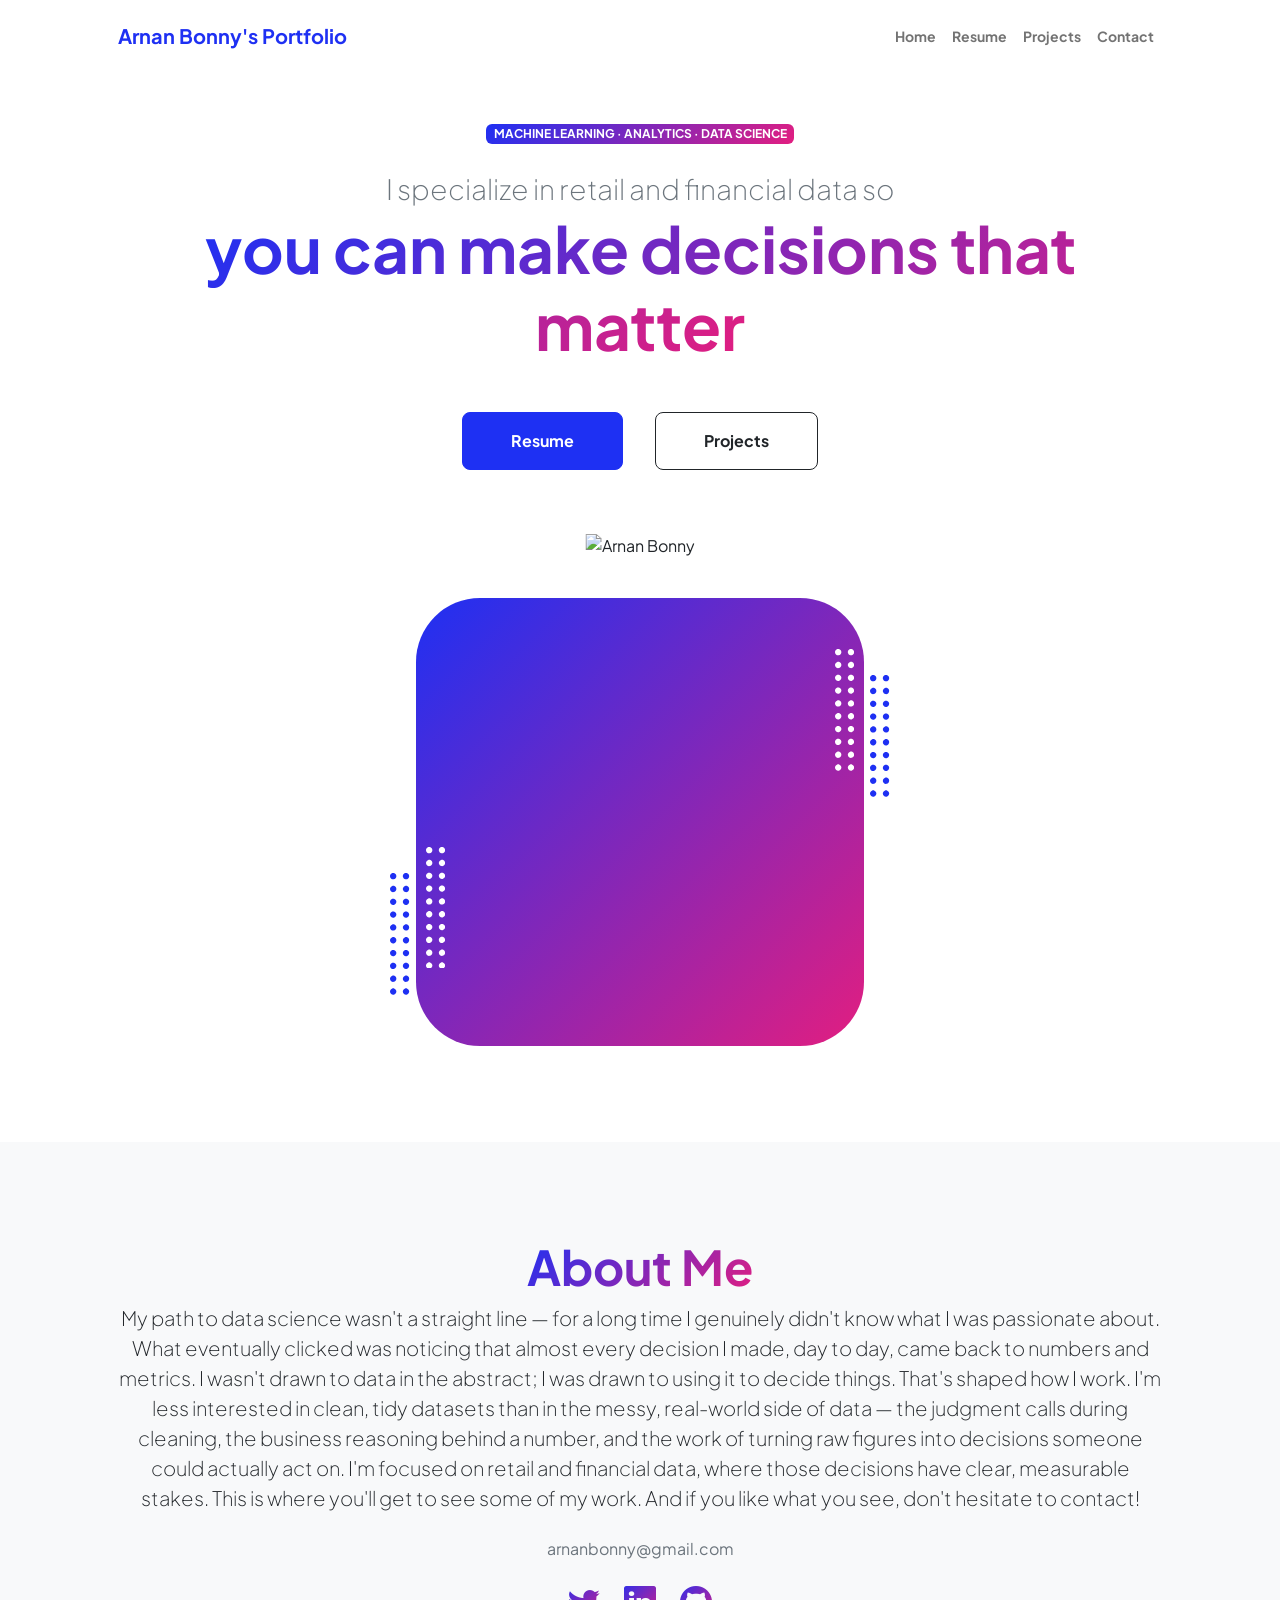
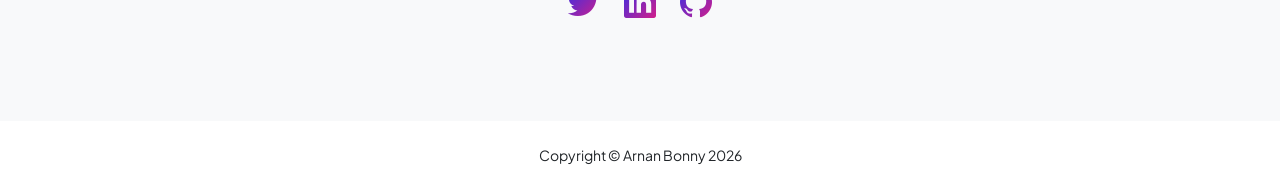
==== index.html @ 1213e32b "Image first on mobile for project card" ====
<!DOCTYPE html>
<html lang="en">
    <head>
        <meta charset="utf-8" />
        <meta name="viewport" content="width=device-width, initial-scale=1, shrink-to-fit=no" />
        <meta name="description" content="" />
        <meta name="author" content="" />
        <title>ARNAN BONNY TITLE</title>
        <!-- Favicon-->
        <link rel="icon" type="image/x-icon" href="assets/favicon.ico" />
        <!-- Custom Google font-->
        <link rel="preconnect" href="https://fonts.googleapis.com" />
        <link rel="preconnect" href="https://fonts.gstatic.com" crossorigin />
        <link href="https://fonts.googleapis.com/css2?family=Plus+Jakarta+Sans:wght@100;200;300;400;500;600;700;800;900&amp;display=swap" rel="stylesheet" />
        <!-- Bootstrap icons-->
        <link href="https://cdn.jsdelivr.net/npm/bootstrap-icons@1.8.1/font/bootstrap-icons.css" rel="stylesheet" />
        <!-- Core theme CSS (includes Bootstrap)-->
        <link href="css/styles.css" rel="stylesheet" />
    </head>
    <body class="d-flex flex-column h-100">
        <main class="flex-shrink-0">
            <!-- Navigation-->
            <nav class="navbar navbar-expand-lg navbar-light bg-white py-3">
                <div class="container px-5">
                    <a class="navbar-brand" href="index.html"><span class="fw-bolder text-primary">Arnan Bonny's Portfolio</span></a>
                    <button class="navbar-toggler" type="button" data-bs-toggle="collapse" data-bs-target="#navbarSupportedContent" aria-controls="navbarSupportedContent" aria-expanded="false" aria-label="Toggle navigation"><span class="navbar-toggler-icon"></span></button>
                    <div class="collapse navbar-collapse" id="navbarSupportedContent">
                        <ul class="navbar-nav ms-auto mb-2 mb-lg-0 small fw-bolder">
                            <li class="nav-item"><a class="nav-link" href="index.html">Home</a></li>
                            <li class="nav-item"><a class="nav-link" href="resume.html">Resume</a></li>
                            <li class="nav-item"><a class="nav-link" href="projects.html">Projects</a></li>
                            <li class="nav-item"><a class="nav-link" href="contact.html">Contact</a></li>
                        </ul>
                    </div>
                </div>
            </nav>
            <!-- Header-->
            <header class="py-5">
                <div class="container px-5 pb-5">
                    <div class="row gx-5 align-items-center">
                        <div class="col-xxl-5">
                            <!-- Header text content-->
                            <div class="text-center text-xxl-start">
                                <div class="badge bg-gradient-primary-to-secondary text-white mb-4"><div class="text-uppercase">MACHINE LEARNING · ANALYTICS · DATA SCIENCE</div></div>
                                <div class="fs-3 fw-light text-muted">I specialize in retail and financial data so</div>
                                <h1 class="display-3 fw-bolder mb-5"><span class="text-gradient d-inline">you can make decisions that matter</span></h1>
                                <div class="d-grid gap-3 d-sm-flex justify-content-sm-center justify-content-xxl-start mb-3">
                                    <a class="btn btn-primary btn-lg px-5 py-3 me-sm-3 fs-6 fw-bolder" href="resume.html">Resume</a>
                                    <a class="btn btn-outline-dark btn-lg px-5 py-3 fs-6 fw-bolder" href="projects.html">Projects</a>
                                </div>
                            </div>
                        </div>
                        <div class="col-xxl-7">
                            <!-- Header profile picture-->
                            <div class="d-flex justify-content-center mt-5 mt-xxl-0">
                                <div class="profile bg-gradient-primary-to-secondary">
                                    <!-- TIP: For best results, use a photo with a transparent background like the demo example below-->
                                    <!-- Watch a tutorial on how to do this on YouTube (link)-->
                                    <img class="profile-img" src="/assets/profile3.png" alt="Arnan Bonny" />
                                    <div class="dots-1">
                                        <!-- SVG Dots-->
                                        <svg version="1.1" xmlns="http://www.w3.org/2000/svg" xmlns:xlink="http://www.w3.org/1999/xlink" x="0px" y="0px" viewBox="0 0 191.6 1215.4" style="enable-background: new 0 0 191.6 1215.4" xml:space="preserve">
                                            <g transform="translate(0.000000,1280.000000) scale(0.100000,-0.100000)">
                                                <path d="M227.7,12788.6c-105-35-200-141-222-248c-43-206,163-412,369-369c155,32,275,190,260,339c-11,105-90,213-190,262        C383.7,12801.6,289.7,12808.6,227.7,12788.6z"></path>
                                                <path d="M1507.7,12788.6c-151-50-253-216-222-362c25-119,136-230,254-255c194-41,395,142,375,339c-11,105-90,213-190,262        C1663.7,12801.6,1569.7,12808.6,1507.7,12788.6z"></path>
                                                <path d="M227.7,11508.6c-105-35-200-141-222-248c-43-206,163-412,369-369c155,32,275,190,260,339c-11,105-90,213-190,262        C383.7,11521.6,289.7,11528.6,227.7,11508.6z"></path>
                                                <path d="M1507.7,11508.6c-151-50-253-216-222-362c25-119,136-230,254-255c194-41,395,142,375,339c-11,105-90,213-190,262        C1663.7,11521.6,1569.7,11528.6,1507.7,11508.6z"></path>
                                                <path d="M227.7,10228.6c-105-35-200-141-222-248c-43-206,163-412,369-369c155,32,275,190,260,339c-11,105-90,213-190,262        C383.7,10241.6,289.7,10248.6,227.7,10228.6z"></path>
                                                <path d="M1507.7,10228.6c-105-35-200-141-222-248c-43-206,163-412,369-369c155,32,275,190,260,339c-11,105-90,213-190,262        C1663.7,10241.6,1569.7,10248.6,1507.7,10228.6z"></path>
                                                <path d="M227.7,8948.6c-105-35-200-141-222-248c-43-206,163-412,369-369c155,32,275,190,260,339c-11,105-90,213-190,262        C383.7,8961.6,289.7,8968.6,227.7,8948.6z"></path>
                                                <path d="M1507.7,8948.6c-105-35-200-141-222-248c-43-206,163-412,369-369c155,32,275,190,260,339c-11,105-90,213-190,262        C1663.7,8961.6,1569.7,8968.6,1507.7,8948.6z"></path>
                                                <path d="M227.7,7668.6c-105-35-200-141-222-248c-43-206,163-412,369-369c155,32,275,190,260,339c-11,105-90,213-190,262        C383.7,7681.6,289.7,7688.6,227.7,7668.6z"></path>
                                                <path d="M1507.7,7668.6c-105-35-200-141-222-248c-43-206,163-412,369-369c155,32,275,190,260,339c-11,105-90,213-190,262        C1663.7,7681.6,1569.7,7688.6,1507.7,7668.6z"></path>
                                                <path d="M227.7,6388.6c-105-35-200-141-222-248c-43-206,163-412,369-369c155,32,275,190,260,339c-11,105-90,213-190,262        C383.7,6401.6,289.7,6408.6,227.7,6388.6z"></path>
                                                <path d="M1507.7,6388.6c-105-35-200-141-222-248c-43-206,163-412,369-369c155,32,275,190,260,339c-11,105-90,213-190,262        C1663.7,6401.6,1569.7,6408.6,1507.7,6388.6z"></path>
                                                <path d="M227.7,5108.6c-105-35-200-141-222-248c-43-206,163-412,369-369c155,32,275,190,260,339c-11,105-90,213-190,262        C383.7,5121.6,289.7,5128.6,227.7,5108.6z"></path>
                                                <path d="M1507.7,5108.6c-105-35-200-141-222-248c-43-206,163-412,369-369c155,32,275,190,260,339c-11,105-90,213-190,262        C1663.7,5121.6,1569.7,5128.6,1507.7,5108.6z"></path>
                                                <path d="M227.7,3828.6c-105-35-200-141-222-248c-43-206,163-412,369-369c155,32,275,190,260,339c-11,105-90,213-190,262        C383.7,3841.6,289.7,3848.6,227.7,3828.6z"></path>
                                                <path d="M1507.7,3828.6c-105-35-200-141-222-248c-43-206,163-412,369-369c155,32,275,190,260,339c-11,105-90,213-190,262        C1663.7,3841.6,1569.7,3848.6,1507.7,3828.6z"></path>
                                                <path d="M227.7,2548.6c-105-35-200-141-222-248c-43-206,163-412,369-369c155,32,275,190,260,339c-11,105-90,213-190,262        C383.7,2561.6,289.7,2568.6,227.7,2548.6z"></path>
                                                <path d="M1507.7,2548.6c-105-35-200-141-222-248c-43-206,163-412,369-369c155,32,275,190,260,339c-11,105-90,213-190,262        C1663.7,2561.6,1569.7,2568.6,1507.7,2548.6z"></path>
                                                <path d="M227.7,1268.6c-105-35-200-141-222-248c-43-206,163-412,369-369c155,32,275,190,260,339c-11,105-90,213-190,262        C383.7,1281.6,289.7,1288.6,227.7,1268.6z"></path>
                                                <path d="M1507.7,1268.6c-105-35-200-141-222-248c-43-206,163-412,369-369c155,32,275,190,260,339c-11,105-90,213-190,262        C1663.7,1281.6,1569.7,1288.6,1507.7,1268.6z"></path>
                                            </g>
                                        </svg>
                                        <!-- END of SVG dots-->
                                    </div>
                                    <div class="dots-2">
                                        <!-- SVG Dots-->
                                        <svg version="1.1" xmlns="http://www.w3.org/2000/svg" xmlns:xlink="http://www.w3.org/1999/xlink" x="0px" y="0px" viewBox="0 0 191.6 1215.4" style="enable-background: new 0 0 191.6 1215.4" xml:space="preserve">
                                            <g transform="translate(0.000000,1280.000000) scale(0.100000,-0.100000)">
                                                <path d="M227.7,12788.6c-105-35-200-141-222-248c-43-206,163-412,369-369c155,32,275,190,260,339c-11,105-90,213-190,262        C383.7,12801.6,289.7,12808.6,227.7,12788.6z"></path>
                                                <path d="M1507.7,12788.6c-151-50-253-216-222-362c25-119,136-230,254-255c194-41,395,142,375,339c-11,105-90,213-190,262        C1663.7,12801.6,1569.7,12808.6,1507.7,12788.6z"></path>
                                                <path d="M227.7,11508.6c-105-35-200-141-222-248c-43-206,163-412,369-369c155,32,275,190,260,339c-11,105-90,213-190,262        C383.7,11521.6,289.7,11528.6,227.7,11508.6z"></path>
                                                <path d="M1507.7,11508.6c-151-50-253-216-222-362c25-119,136-230,254-255c194-41,395,142,375,339c-11,105-90,213-190,262        C1663.7,11521.6,1569.7,11528.6,1507.7,11508.6z"></path>
                                                <path d="M227.7,10228.6c-105-35-200-141-222-248c-43-206,163-412,369-369c155,32,275,190,260,339c-11,105-90,213-190,262        C383.7,10241.6,289.7,10248.6,227.7,10228.6z"></path>
                                                <path d="M1507.7,10228.6c-105-35-200-141-222-248c-43-206,163-412,369-369c155,32,275,190,260,339c-11,105-90,213-190,262        C1663.7,10241.6,1569.7,10248.6,1507.7,10228.6z"></path>
                                                <path d="M227.7,8948.6c-105-35-200-141-222-248c-43-206,163-412,369-369c155,32,275,190,260,339c-11,105-90,213-190,262        C383.7,8961.6,289.7,8968.6,227.7,8948.6z"></path>
                                                <path d="M1507.7,8948.6c-105-35-200-141-222-248c-43-206,163-412,369-369c155,32,275,190,260,339c-11,105-90,213-190,262        C1663.7,8961.6,1569.7,8968.6,1507.7,8948.6z"></path>
                                                <path d="M227.7,7668.6c-105-35-200-141-222-248c-43-206,163-412,369-369c155,32,275,190,260,339c-11,105-90,213-190,262        C383.7,7681.6,289.7,7688.6,227.7,7668.6z"></path>
                                                <path d="M1507.7,7668.6c-105-35-200-141-222-248c-43-206,163-412,369-369c155,32,275,190,260,339c-11,105-90,213-190,262        C1663.7,7681.6,1569.7,7688.6,1507.7,7668.6z"></path>
                                                <path d="M227.7,6388.6c-105-35-200-141-222-248c-43-206,163-412,369-369c155,32,275,190,260,339c-11,105-90,213-190,262        C383.7,6401.6,289.7,6408.6,227.7,6388.6z"></path>
                                                <path d="M1507.7,6388.6c-105-35-200-141-222-248c-43-206,163-412,369-369c155,32,275,190,260,339c-11,105-90,213-190,262        C1663.7,6401.6,1569.7,6408.6,1507.7,6388.6z"></path>
                                                <path d="M227.7,5108.6c-105-35-200-141-222-248c-43-206,163-412,369-369c155,32,275,190,260,339c-11,105-90,213-190,262        C383.7,5121.6,289.7,5128.6,227.7,5108.6z"></path>
                                                <path d="M1507.7,5108.6c-105-35-200-141-222-248c-43-206,163-412,369-369c155,32,275,190,260,339c-11,105-90,213-190,262        C1663.7,5121.6,1569.7,5128.6,1507.7,5108.6z"></path>
                                                <path d="M227.7,3828.6c-105-35-200-141-222-248c-43-206,163-412,369-369c155,32,275,190,260,339c-11,105-90,213-190,262        C383.7,3841.6,289.7,3848.6,227.7,3828.6z"></path>
                                                <path d="M1507.7,3828.6c-105-35-200-141-222-248c-43-206,163-412,369-369c155,32,275,190,260,339c-11,105-90,213-190,262        C1663.7,3841.6,1569.7,3848.6,1507.7,3828.6z"></path>
                                                <path d="M227.7,2548.6c-105-35-200-141-222-248c-43-206,163-412,369-369c155,32,275,190,260,339c-11,105-90,213-190,262        C383.7,2561.6,289.7,2568.6,227.7,2548.6z"></path>
                                                <path d="M1507.7,2548.6c-105-35-200-141-222-248c-43-206,163-412,369-369c155,32,275,190,260,339c-11,105-90,213-190,262        C1663.7,2561.6,1569.7,2568.6,1507.7,2548.6z"></path>
                                                <path d="M227.7,1268.6c-105-35-200-141-222-248c-43-206,163-412,369-369c155,32,275,190,260,339c-11,105-90,213-190,262        C383.7,1281.6,289.7,1288.6,227.7,1268.6z"></path>
                                                <path d="M1507.7,1268.6c-105-35-200-141-222-248c-43-206,163-412,369-369c155,32,275,190,260,339c-11,105-90,213-190,262        C1663.7,1281.6,1569.7,1288.6,1507.7,1268.6z"></path>
                                            </g>
                                        </svg>
                                        <!-- END of SVG dots-->
                                    </div>
                                    <div class="dots-3">
                                        <!-- SVG Dots-->
                                        <svg version="1.1" xmlns="http://www.w3.org/2000/svg" xmlns:xlink="http://www.w3.org/1999/xlink" x="0px" y="0px" viewBox="0 0 191.6 1215.4" style="enable-background: new 0 0 191.6 1215.4" xml:space="preserve">
                                            <g transform="translate(0.000000,1280.000000) scale(0.100000,-0.100000)">
                                                <path d="M227.7,12788.6c-105-35-200-141-222-248c-43-206,163-412,369-369c155,32,275,190,260,339c-11,105-90,213-190,262        C383.7,12801.6,289.7,12808.6,227.7,12788.6z"></path>
                                                <path d="M1507.7,12788.6c-151-50-253-216-222-362c25-119,136-230,254-255c194-41,395,142,375,339c-11,105-90,213-190,262        C1663.7,12801.6,1569.7,12808.6,1507.7,12788.6z"></path>
                                                <path d="M227.7,11508.6c-105-35-200-141-222-248c-43-206,163-412,369-369c155,32,275,190,260,339c-11,105-90,213-190,262        C383.7,11521.6,289.7,11528.6,227.7,11508.6z"></path>
                                                <path d="M1507.7,11508.6c-151-50-253-216-222-362c25-119,136-230,254-255c194-41,395,142,375,339c-11,105-90,213-190,262        C1663.7,11521.6,1569.7,11528.6,1507.7,11508.6z"></path>
                                                <path d="M227.7,10228.6c-105-35-200-141-222-248c-43-206,163-412,369-369c155,32,275,190,260,339c-11,105-90,213-190,262        C383.7,10241.6,289.7,10248.6,227.7,10228.6z"></path>
                                                <path d="M1507.7,10228.6c-105-35-200-141-222-248c-43-206,163-412,369-369c155,32,275,190,260,339c-11,105-90,213-190,262        C1663.7,10241.6,1569.7,10248.6,1507.7,10228.6z"></path>
                                                <path d="M227.7,8948.6c-105-35-200-141-222-248c-43-206,163-412,369-369c155,32,275,190,260,339c-11,105-90,213-190,262        C383.7,8961.6,289.7,8968.6,227.7,8948.6z"></path>
                                                <path d="M1507.7,8948.6c-105-35-200-141-222-248c-43-206,163-412,369-369c155,32,275,190,260,339c-11,105-90,213-190,262        C1663.7,8961.6,1569.7,8968.6,1507.7,8948.6z"></path>
                                                <path d="M227.7,7668.6c-105-35-200-141-222-248c-43-206,163-412,369-369c155,32,275,190,260,339c-11,105-90,213-190,262        C383.7,7681.6,289.7,7688.6,227.7,7668.6z"></path>
                                                <path d="M1507.7,7668.6c-105-35-200-141-222-248c-43-206,163-412,369-369c155,32,275,190,260,339c-11,105-90,213-190,262        C1663.7,7681.6,1569.7,7688.6,1507.7,7668.6z"></path>
                                                <path d="M227.7,6388.6c-105-35-200-141-222-248c-43-206,163-412,369-369c155,32,275,190,260,339c-11,105-90,213-190,262        C383.7,6401.6,289.7,6408.6,227.7,6388.6z"></path>
                                                <path d="M1507.7,6388.6c-105-35-200-141-222-248c-43-206,163-412,369-369c155,32,275,190,260,339c-11,105-90,213-190,262        C1663.7,6401.6,1569.7,6408.6,1507.7,6388.6z"></path>
                                                <path d="M227.7,5108.6c-105-35-200-141-222-248c-43-206,163-412,369-369c155,32,275,190,260,339c-11,105-90,213-190,262        C383.7,5121.6,289.7,5128.6,227.7,5108.6z"></path>
                                                <path d="M1507.7,5108.6c-105-35-200-141-222-248c-43-206,163-412,369-369c155,32,275,190,260,339c-11,105-90,213-190,262        C1663.7,5121.6,1569.7,5128.6,1507.7,5108.6z"></path>
                                                <path d="M227.7,3828.6c-105-35-200-141-222-248c-43-206,163-412,369-369c155,32,275,190,260,339c-11,105-90,213-190,262        C383.7,3841.6,289.7,3848.6,227.7,3828.6z"></path>
                                                <path d="M1507.7,3828.6c-105-35-200-141-222-248c-43-206,163-412,369-369c155,32,275,190,260,339c-11,105-90,213-190,262        C1663.7,3841.6,1569.7,3848.6,1507.7,3828.6z"></path>
                                                <path d="M227.7,2548.6c-105-35-200-141-222-248c-43-206,163-412,369-369c155,32,275,190,260,339c-11,105-90,213-190,262        C383.7,2561.6,289.7,2568.6,227.7,2548.6z"></path>
                                                <path d="M1507.7,2548.6c-105-35-200-141-222-248c-43-206,163-412,369-369c155,32,275,190,260,339c-11,105-90,213-190,262        C1663.7,2561.6,1569.7,2568.6,1507.7,2548.6z"></path>
                                                <path d="M227.7,1268.6c-105-35-200-141-222-248c-43-206,163-412,369-369c155,32,275,190,260,339c-11,105-90,213-190,262        C383.7,1281.6,289.7,1288.6,227.7,1268.6z"></path>
                                                <path d="M1507.7,1268.6c-105-35-200-141-222-248c-43-206,163-412,369-369c155,32,275,190,260,339c-11,105-90,213-190,262        C1663.7,1281.6,1569.7,1288.6,1507.7,1268.6z"></path>
                                            </g>
                                        </svg>
                                        <!-- END of SVG dots-->
                                    </div>
                                    <div class="dots-4">
                                        <!-- SVG Dots-->
                                        <svg version="1.1" xmlns="http://www.w3.org/2000/svg" xmlns:xlink="http://www.w3.org/1999/xlink" x="0px" y="0px" viewBox="0 0 191.6 1215.4" style="enable-background: new 0 0 191.6 1215.4" xml:space="preserve">
                                            <g transform="translate(0.000000,1280.000000) scale(0.100000,-0.100000)">
                                                <path d="M227.7,12788.6c-105-35-200-141-222-248c-43-206,163-412,369-369c155,32,275,190,260,339c-11,105-90,213-190,262        C383.7,12801.6,289.7,12808.6,227.7,12788.6z"></path>
                                                <path d="M1507.7,12788.6c-151-50-253-216-222-362c25-119,136-230,254-255c194-41,395,142,375,339c-11,105-90,213-190,262        C1663.7,12801.6,1569.7,12808.6,1507.7,12788.6z"></path>
                                                <path d="M227.7,11508.6c-105-35-200-141-222-248c-43-206,163-412,369-369c155,32,275,190,260,339c-11,105-90,213-190,262        C383.7,11521.6,289.7,11528.6,227.7,11508.6z"></path>
                                                <path d="M1507.7,11508.6c-151-50-253-216-222-362c25-119,136-230,254-255c194-41,395,142,375,339c-11,105-90,213-190,262        C1663.7,11521.6,1569.7,11528.6,1507.7,11508.6z"></path>
                                                <path d="M227.7,10228.6c-105-35-200-141-222-248c-43-206,163-412,369-369c155,32,275,190,260,339c-11,105-90,213-190,262        C383.7,10241.6,289.7,10248.6,227.7,10228.6z"></path>
                                                <path d="M1507.7,10228.6c-105-35-200-141-222-248c-43-206,163-412,369-369c155,32,275,190,260,339c-11,105-90,213-190,262        C1663.7,10241.6,1569.7,10248.6,1507.7,10228.6z"></path>
                                                <path d="M227.7,8948.6c-105-35-200-141-222-248c-43-206,163-412,369-369c155,32,275,190,260,339c-11,105-90,213-190,262        C383.7,8961.6,289.7,8968.6,227.7,8948.6z"></path>
                                                <path d="M1507.7,8948.6c-105-35-200-141-222-248c-43-206,163-412,369-369c155,32,275,190,260,339c-11,105-90,213-190,262        C1663.7,8961.6,1569.7,8968.6,1507.7,8948.6z"></path>
                                                <path d="M227.7,7668.6c-105-35-200-141-222-248c-43-206,163-412,369-369c155,32,275,190,260,339c-11,105-90,213-190,262        C383.7,7681.6,289.7,7688.6,227.7,7668.6z"></path>
                                                <path d="M1507.7,7668.6c-105-35-200-141-222-248c-43-206,163-412,369-369c155,32,275,190,260,339c-11,105-90,213-190,262        C1663.7,7681.6,1569.7,7688.6,1507.7,7668.6z"></path>
                                                <path d="M227.7,6388.6c-105-35-200-141-222-248c-43-206,163-412,369-369c155,32,275,190,260,339c-11,105-90,213-190,262        C383.7,6401.6,289.7,6408.6,227.7,6388.6z"></path>
                                                <path d="M1507.7,6388.6c-105-35-200-141-222-248c-43-206,163-412,369-369c155,32,275,190,260,339c-11,105-90,213-190,262        C1663.7,6401.6,1569.7,6408.6,1507.7,6388.6z"></path>
                                                <path d="M227.7,5108.6c-105-35-200-141-222-248c-43-206,163-412,369-369c155,32,275,190,260,339c-11,105-90,213-190,262        C383.7,5121.6,289.7,5128.6,227.7,5108.6z"></path>
                                                <path d="M1507.7,5108.6c-105-35-200-141-222-248c-43-206,163-412,369-369c155,32,275,190,260,339c-11,105-90,213-190,262        C1663.7,5121.6,1569.7,5128.6,1507.7,5108.6z"></path>
                                                <path d="M227.7,3828.6c-105-35-200-141-222-248c-43-206,163-412,369-369c155,32,275,190,260,339c-11,105-90,213-190,262        C383.7,3841.6,289.7,3848.6,227.7,3828.6z"></path>
                                                <path d="M1507.7,3828.6c-105-35-200-141-222-248c-43-206,163-412,369-369c155,32,275,190,260,339c-11,105-90,213-190,262        C1663.7,3841.6,1569.7,3848.6,1507.7,3828.6z"></path>
                                                <path d="M227.7,2548.6c-105-35-200-141-222-248c-43-206,163-412,369-369c155,32,275,190,260,339c-11,105-90,213-190,262        C383.7,2561.6,289.7,2568.6,227.7,2548.6z"></path>
                                                <path d="M1507.7,2548.6c-105-35-200-141-222-248c-43-206,163-412,369-369c155,32,275,190,260,339c-11,105-90,213-190,262        C1663.7,2561.6,1569.7,2568.6,1507.7,2548.6z"></path>
                                                <path d="M227.7,1268.6c-105-35-200-141-222-248c-43-206,163-412,369-369c155,32,275,190,260,339c-11,105-90,213-190,262        C383.7,1281.6,289.7,1288.6,227.7,1268.6z"></path>
                                                <path d="M1507.7,1268.6c-105-35-200-141-222-248c-43-206,163-412,369-369c155,32,275,190,260,339c-11,105-90,213-190,262        C1663.7,1281.6,1569.7,1288.6,1507.7,1268.6z"></path>
                                            </g>
                                        </svg>
                                        <!-- END of SVG dots-->
                                    </div>
                                </div>
                            </div>
                        </div>
                    </div>
                </div>
            </header>
            <!-- About Section-->
            <section class="bg-light py-5">
                <div class="container px-5">
                    <div class="row gx-5 justify-content-center">
                        <div class="col-xxl-8">
                            <div class="text-center my-5">
                                <h2 class="display-5 fw-bolder"><span class="text-gradient d-inline">About Me</span></h2>
                                <p class="lead fw-light mb-4">My path to data science wasn't a straight line — for a long time I genuinely didn't know what I was passionate about. What eventually clicked was noticing that almost every decision I made, day to day, came back to numbers and metrics. I wasn't drawn to data in the abstract; I was drawn to using it to decide things.
That's shaped how I work. I'm less interested in clean, tidy datasets than in the messy, real-world side of data — the judgment calls during cleaning, the business reasoning behind a number, and the work of turning raw figures into decisions someone could actually act on. I'm focused on retail and financial data, where those decisions have clear, measurable stakes.
This is where you'll get to see some of my work. And if you like what you see, don't hesitate to contact!</p>
                                <p class="text-muted">arnanbonny@gmail.com</p>
                                <div class="d-flex justify-content-center fs-2 gap-4">
                                    <a class="text-gradient" href="#!"><i class="bi bi-twitter"></i></a>
                                    <a class="text-gradient" href="#!"><i class="bi bi-linkedin"></i></a>
                                    <a class="text-gradient" href="#!"><i class="bi bi-github"></i></a>
                                </div>
                            </div>
                        </div>
                    </div>
                </div>
            </section>
        </main>
        <!-- Footer-->
        <footer class="bg-white py-4 mt-auto">
            <div class="container px-5">
                <div class="row align-items-center justify-content-center">
                    <div class="col-auto"><div class="small m-0">Copyright &copy; Arnan Bonny 2026</div></div>
                </div>
            </div>
        </footer>
        <!-- Bootstrap core JS-->
        <script src="https://cdn.jsdelivr.net/npm/bootstrap@5.2.3/dist/js/bootstrap.bundle.min.js"></script>
        <!-- Core theme JS-->
        <script src="js/scripts.js"></script>
    </body>
</html>
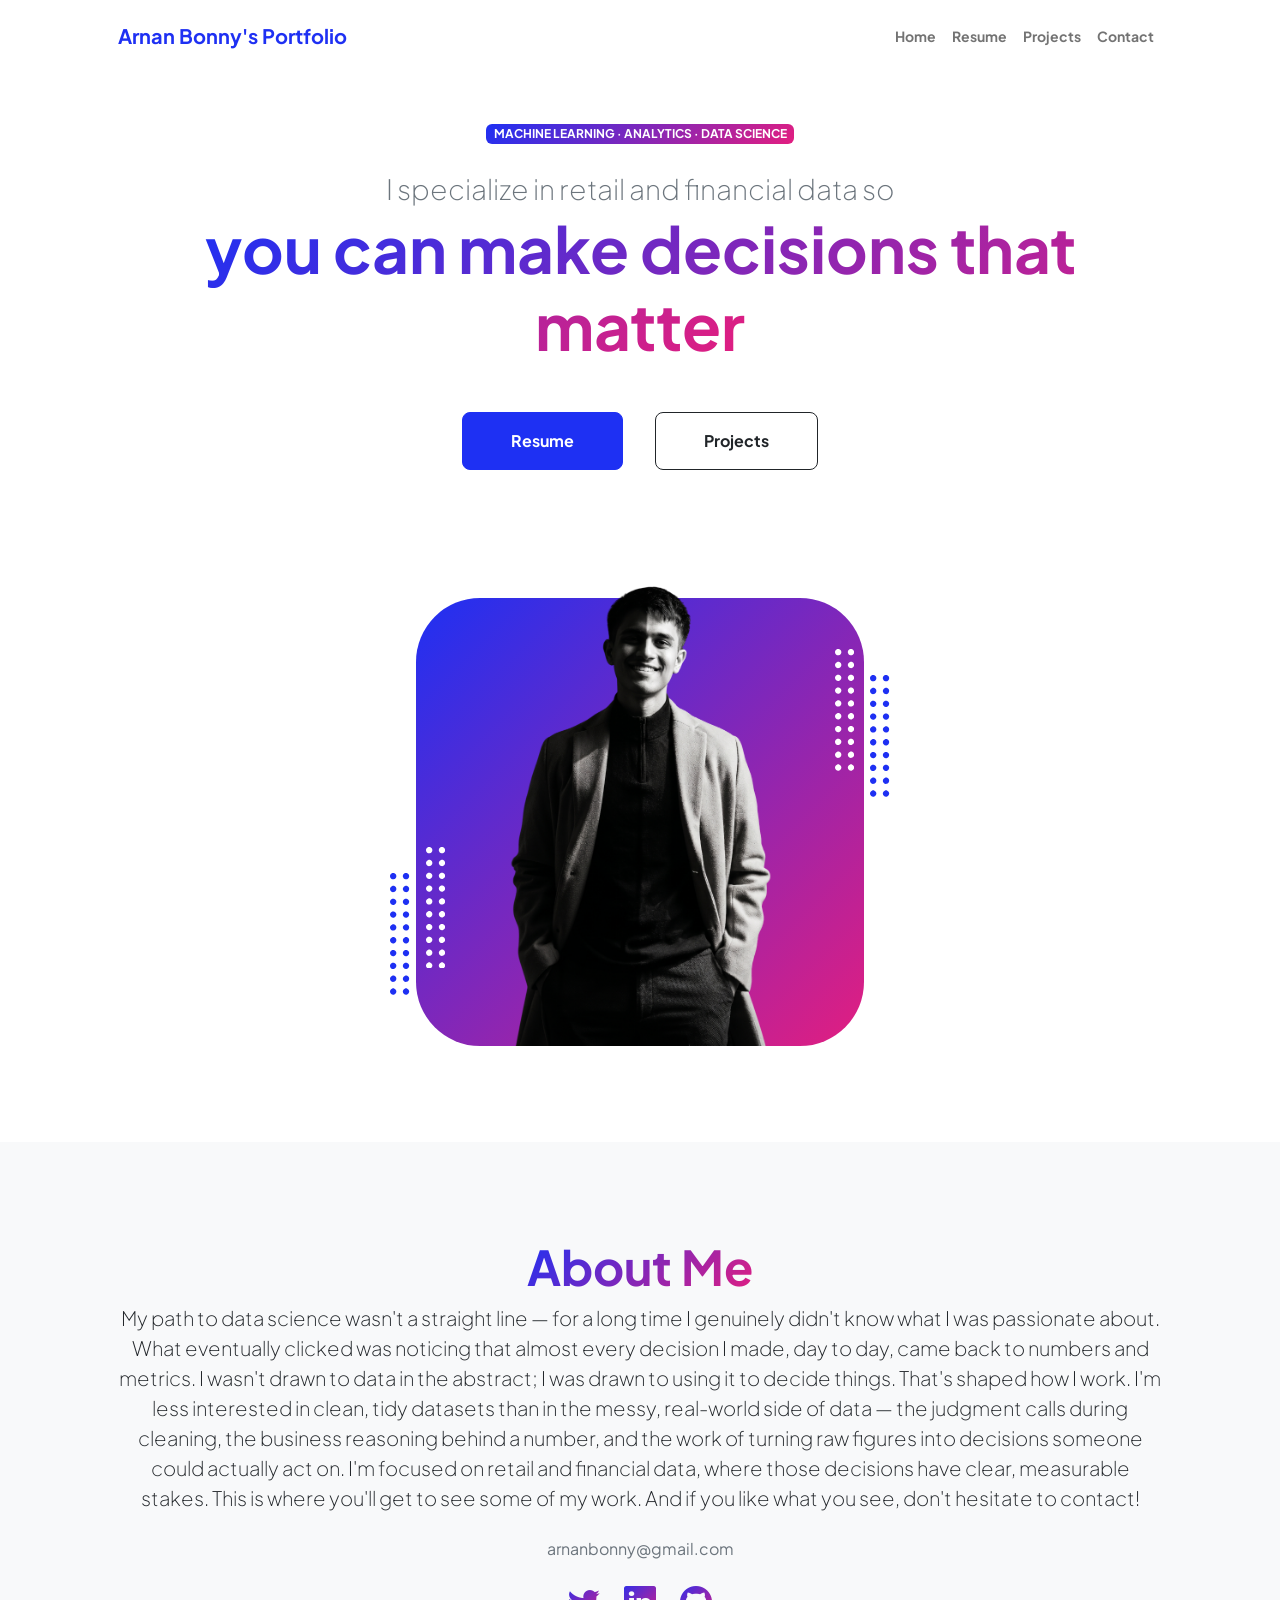
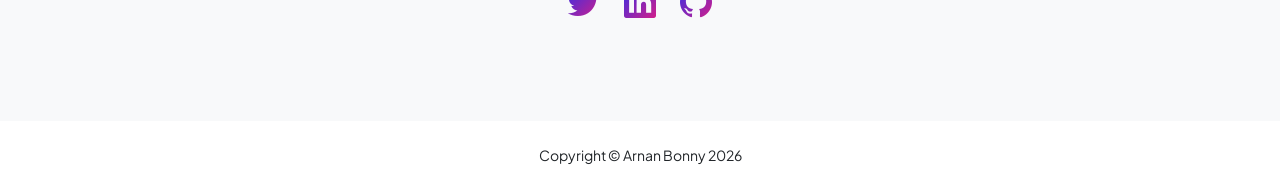
==== commit 370e50d5: "Image first on mobile for project card" ====
--- a/index.html
+++ b/index.html
@@ -56,7 +56,7 @@
                                 <div class="profile bg-gradient-primary-to-secondary">
                                     <!-- TIP: For best results, use a photo with a transparent background like the demo example below-->
                                     <!-- Watch a tutorial on how to do this on YouTube (link)-->
-                                    <img class="profile-img" src="/assets/profile3.png" alt="Arnan Bonny" />
+                                    <img class="profile-img" src="/assets/profile4.png" alt="Arnan Bonny" />
                                     <div class="dots-1">
                                         <!-- SVG Dots-->
                                         <svg version="1.1" xmlns="http://www.w3.org/2000/svg" xmlns:xlink="http://www.w3.org/1999/xlink" x="0px" y="0px" viewBox="0 0 191.6 1215.4" style="enable-background: new 0 0 191.6 1215.4" xml:space="preserve">
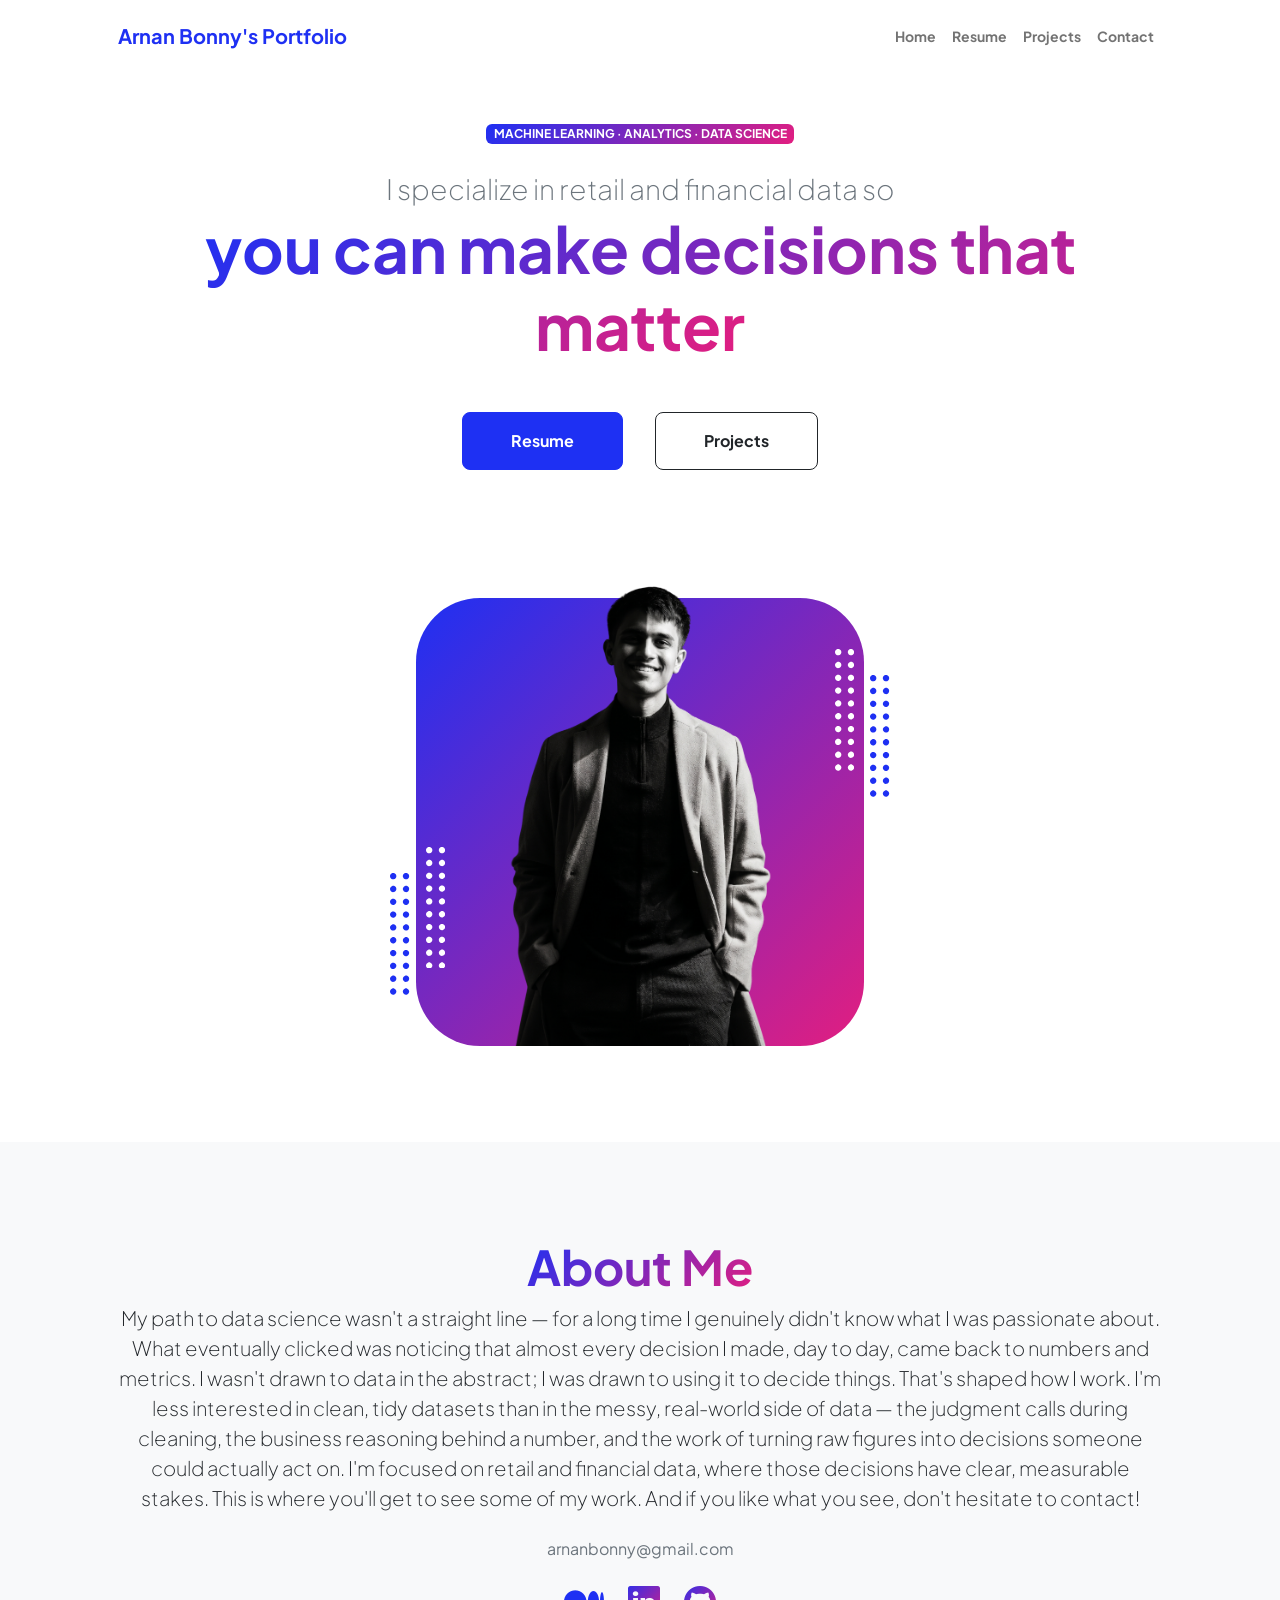
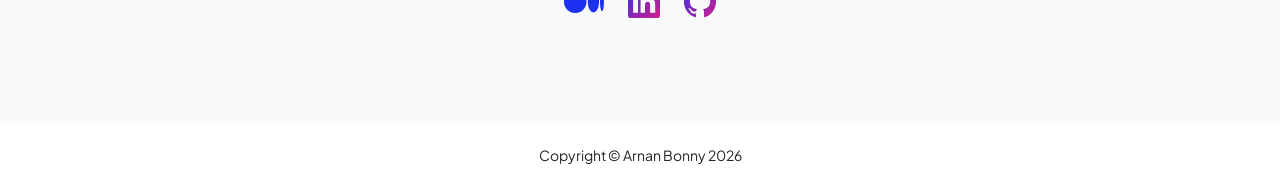
==== commit 0d387635: "Image first on mobile for project card" ====
--- a/index.html
+++ b/index.html
@@ -16,6 +16,7 @@
         <link href="https://cdn.jsdelivr.net/npm/bootstrap-icons@1.8.1/font/bootstrap-icons.css" rel="stylesheet" />
         <!-- Core theme CSS (includes Bootstrap)-->
         <link href="css/styles.css" rel="stylesheet" />
+        <link rel="stylesheet" href="https://cdnjs.cloudflare.com/ajax/libs/font-awesome/6.5.1/css/all.min.css" />
     </head>
     <body class="d-flex flex-column h-100">
         <main class="flex-shrink-0">
@@ -187,7 +188,9 @@
 This is where you'll get to see some of my work. And if you like what you see, don't hesitate to contact!</p>
                                 <p class="text-muted">arnanbonny@gmail.com</p>
                                 <div class="d-flex justify-content-center fs-2 gap-4">
-                                    <a class="text-gradient" href="#!"><i class="bi bi-twitter"></i></a>
+                                    <a class="social-link" href="https://medium.com/@arnanbonny" target="_blank" aria-label="Medium">
+                                        <i class="fa-brands fa-medium"></i>
+                                    </a>
                                     <a class="text-gradient" href="#!"><i class="bi bi-linkedin"></i></a>
                                     <a class="text-gradient" href="#!"><i class="bi bi-github"></i></a>
                                 </div>
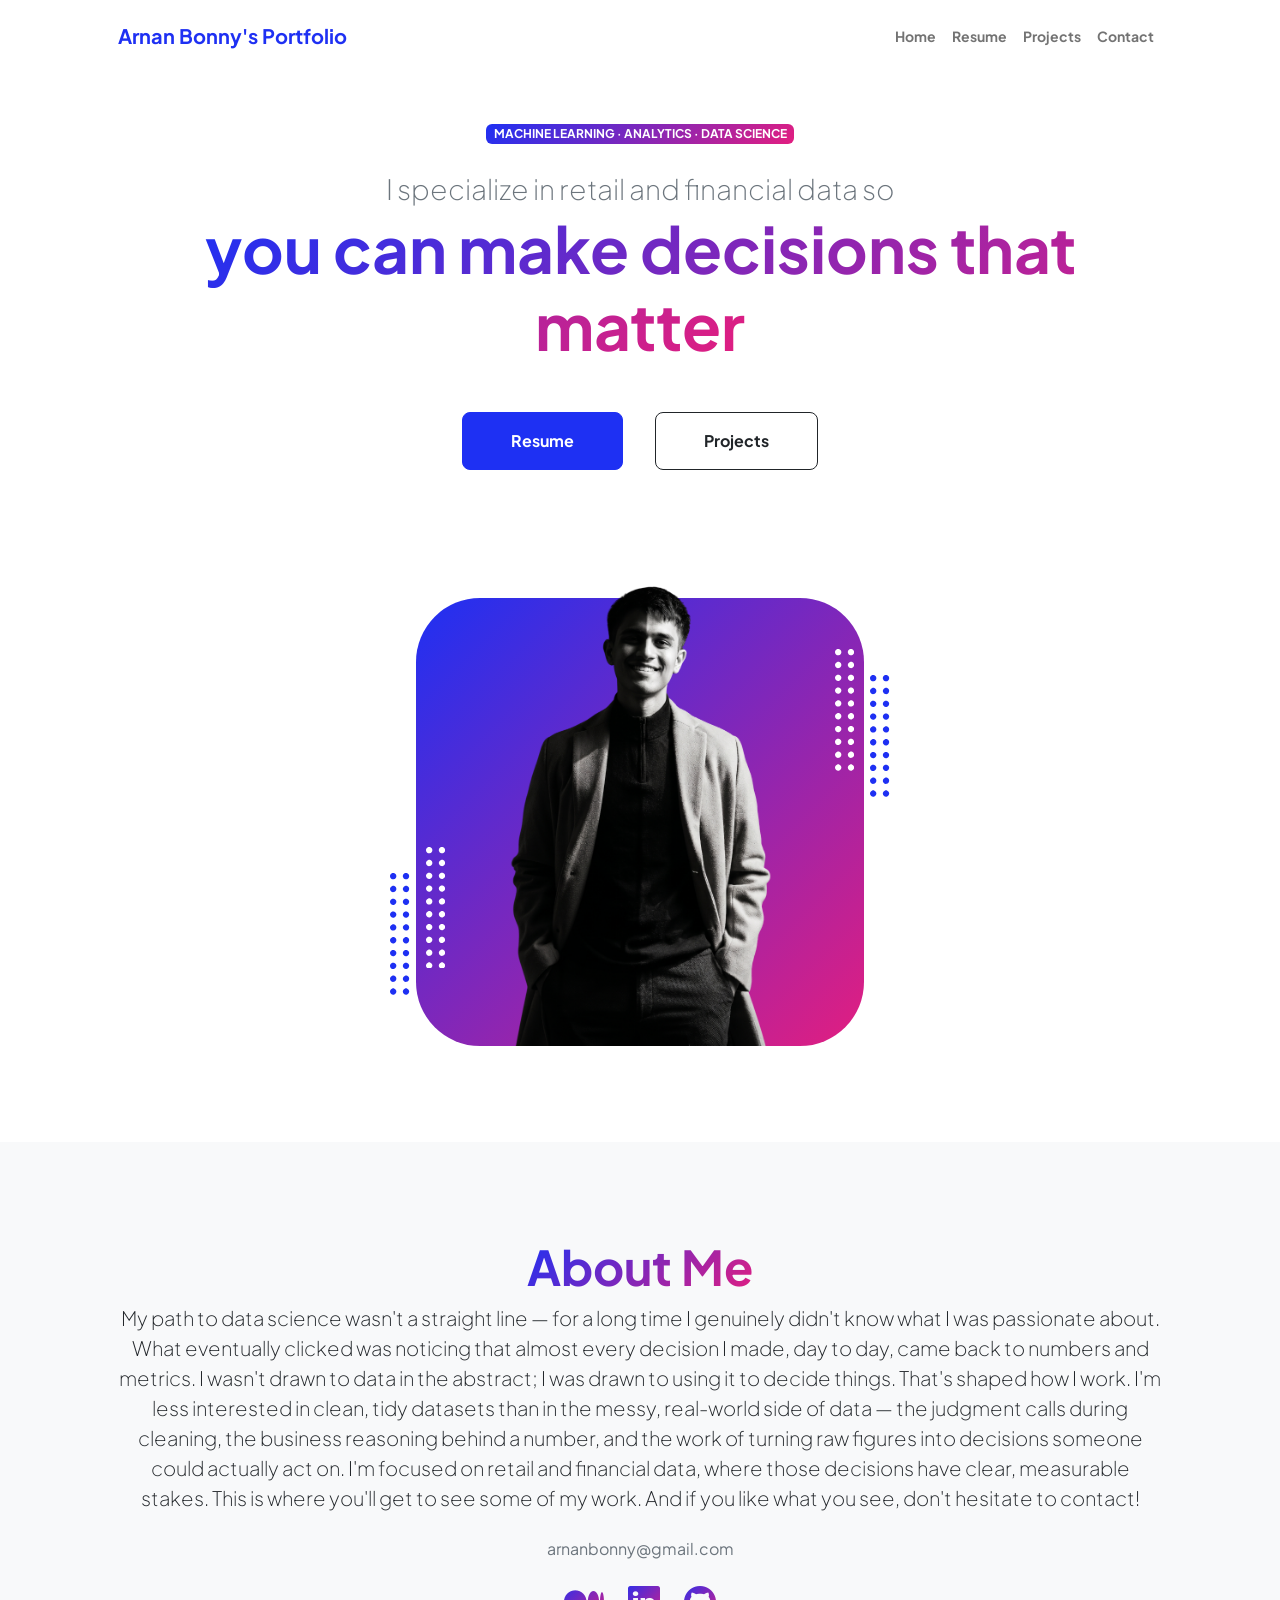
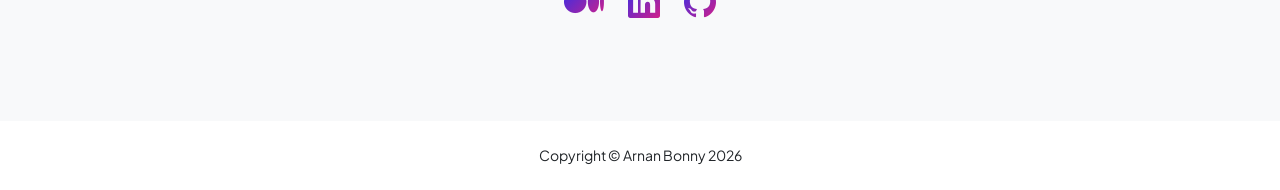
==== commit fab44e0d: "Image first on mobile for project card" ====
--- a/index.html
+++ b/index.html
@@ -188,7 +188,7 @@
 This is where you'll get to see some of my work. And if you like what you see, don't hesitate to contact!</p>
                                 <p class="text-muted">arnanbonny@gmail.com</p>
                                 <div class="d-flex justify-content-center fs-2 gap-4">
-                                    <a class="social-link" href="https://medium.com/@arnanbonny" target="_blank" aria-label="Medium">
+                                    <a class="text-gradient" href="https://medium.com/@arnanbonny" target="_blank" aria-label="Medium">
                                         <i class="fa-brands fa-medium"></i>
                                     </a>
                                     <a class="text-gradient" href="#!"><i class="bi bi-linkedin"></i></a>
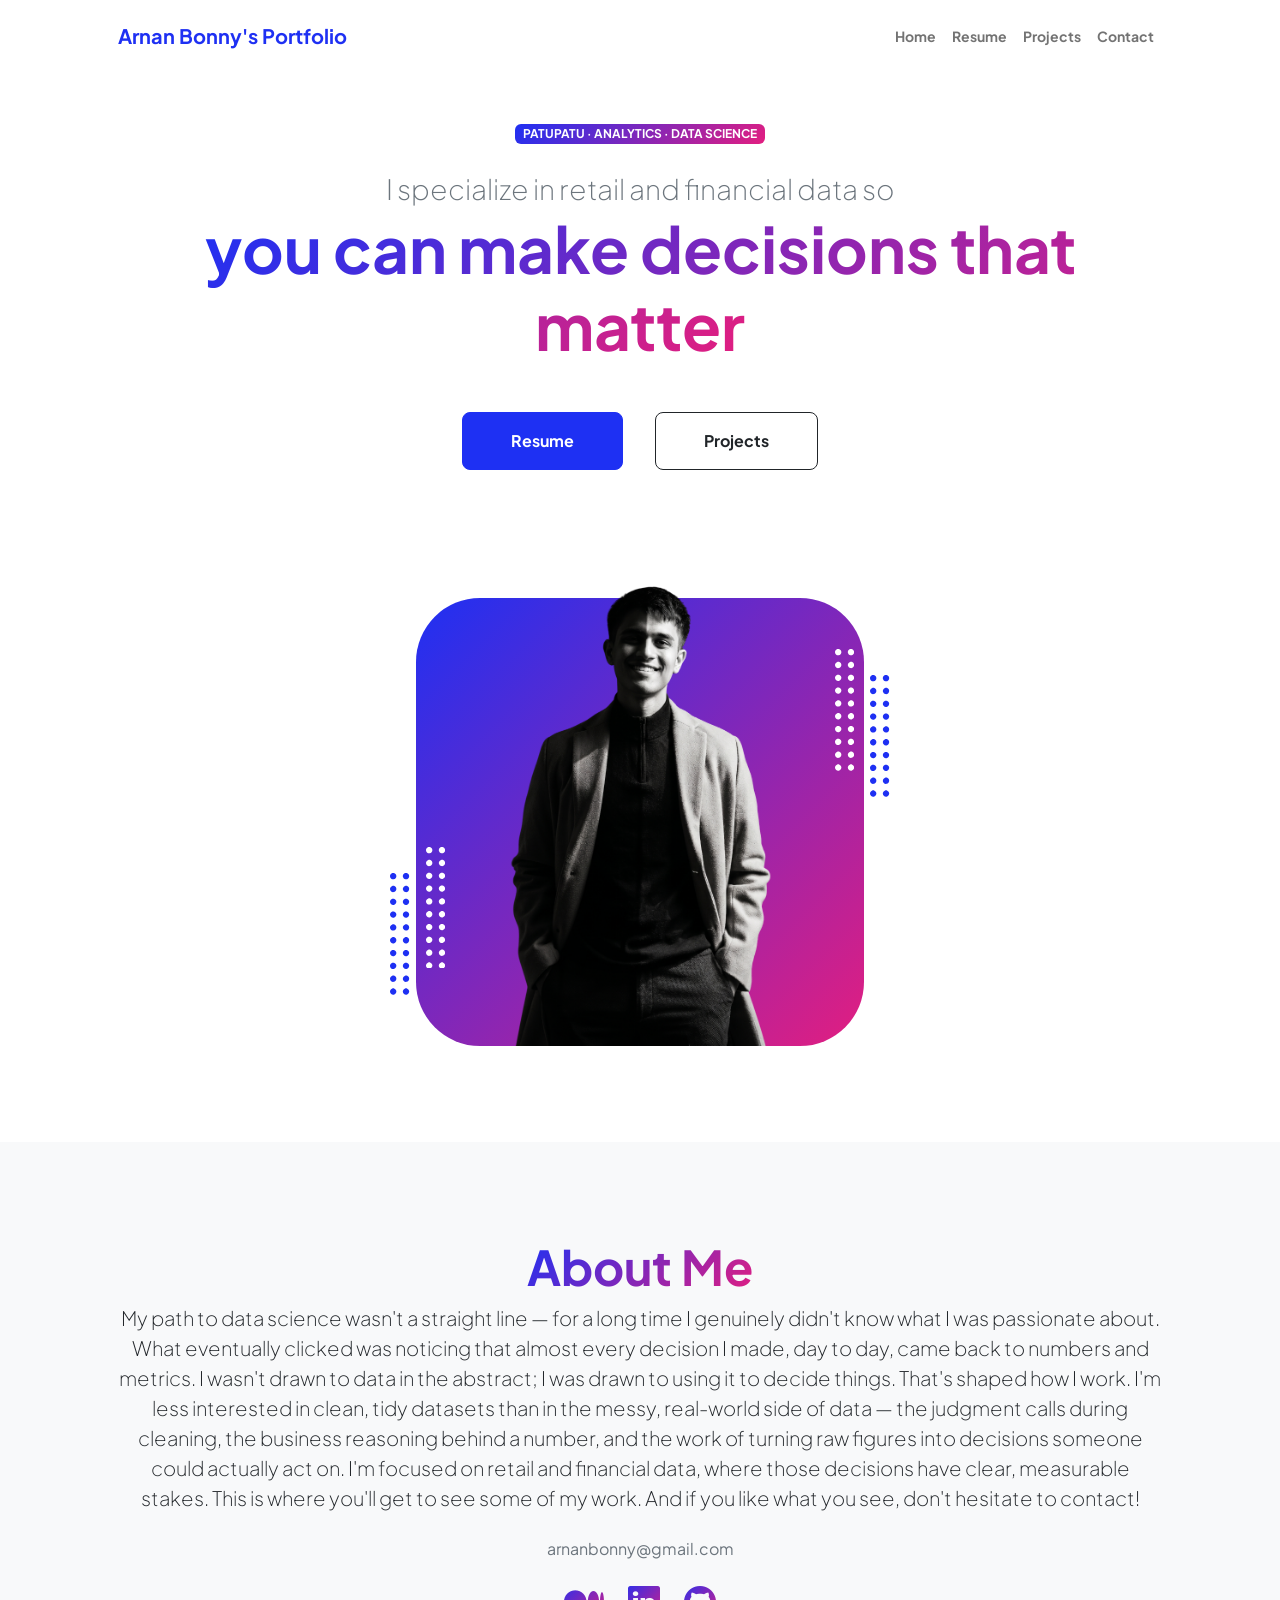
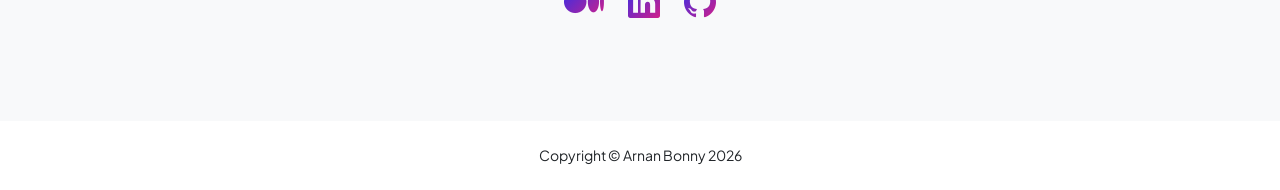
==== commit e75960a5: "Image first on mobile for project card" ====
--- a/index.html
+++ b/index.html
@@ -5,7 +5,7 @@
         <meta name="viewport" content="width=device-width, initial-scale=1, shrink-to-fit=no" />
         <meta name="description" content="" />
         <meta name="author" content="" />
-        <title>ARNAN BONNY TITLE</title>
+        <title>Arnan Bonny's Portfolio</title>
         <!-- Favicon-->
         <link rel="icon" type="image/x-icon" href="assets/favicon.ico" />
         <!-- Custom Google font-->
@@ -42,7 +42,7 @@
                         <div class="col-xxl-5">
                             <!-- Header text content-->
                             <div class="text-center text-xxl-start">
-                                <div class="badge bg-gradient-primary-to-secondary text-white mb-4"><div class="text-uppercase">MACHINE LEARNING · ANALYTICS · DATA SCIENCE</div></div>
+                                <div class="badge bg-gradient-primary-to-secondary text-white mb-4"><div class="text-uppercase">Patupatu · ANALYTICS · DATA SCIENCE</div></div>
                                 <div class="fs-3 fw-light text-muted">I specialize in retail and financial data so</div>
                                 <h1 class="display-3 fw-bolder mb-5"><span class="text-gradient d-inline">you can make decisions that matter</span></h1>
                                 <div class="d-grid gap-3 d-sm-flex justify-content-sm-center justify-content-xxl-start mb-3">
@@ -191,8 +191,8 @@
                                     <a class="text-gradient" href="https://medium.com/@arnanbonny" target="_blank" aria-label="Medium">
                                         <i class="fa-brands fa-medium"></i>
                                     </a>
-                                    <a class="text-gradient" href="#!"><i class="bi bi-linkedin"></i></a>
-                                    <a class="text-gradient" href="#!"><i class="bi bi-github"></i></a>
+                                    <a class="text-gradient" href="https://www.linkedin.com/in/arnanbonnyadhicari/"><i class="bi bi-linkedin"></i></a>
+                                    <a class="text-gradient" href="https://github.com/arnanbonny"><i class="bi bi-github"></i></a>
                                 </div>
                             </div>
                         </div>
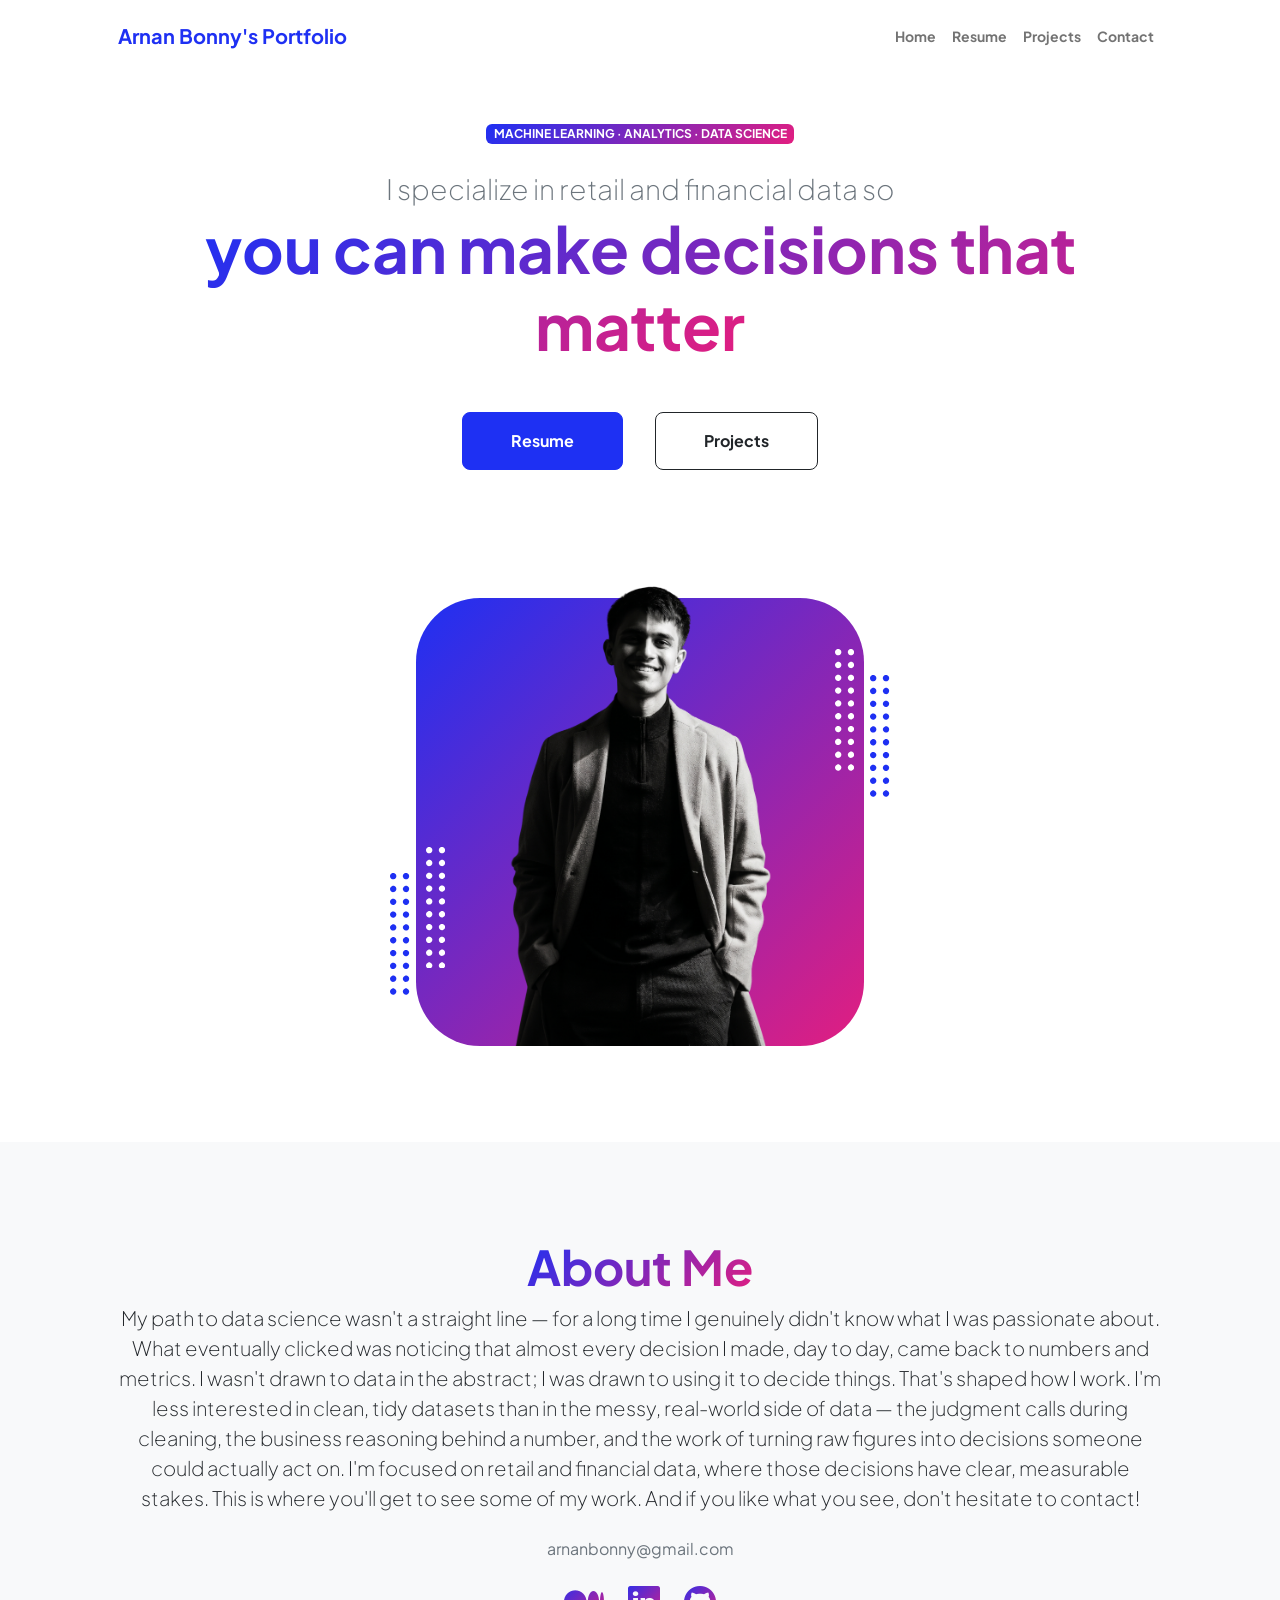
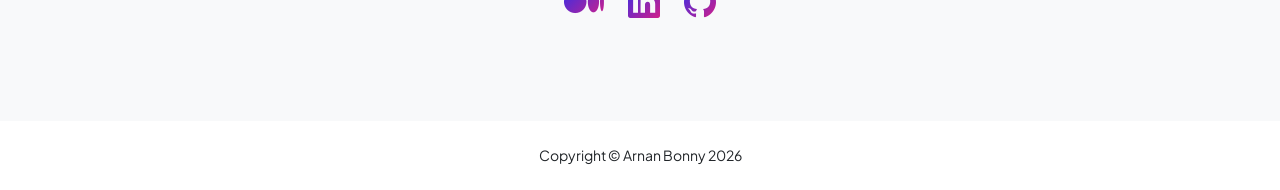
==== commit 37a51732: "Image first on mobile for project card" ====
--- a/index.html
+++ b/index.html
@@ -42,7 +42,7 @@
                         <div class="col-xxl-5">
                             <!-- Header text content-->
                             <div class="text-center text-xxl-start">
-                                <div class="badge bg-gradient-primary-to-secondary text-white mb-4"><div class="text-uppercase">Patupatu · ANALYTICS · DATA SCIENCE</div></div>
+                                <div class="badge bg-gradient-primary-to-secondary text-white mb-4"><div class="text-uppercase">Machine Learning · ANALYTICS · DATA SCIENCE</div></div>
                                 <div class="fs-3 fw-light text-muted">I specialize in retail and financial data so</div>
                                 <h1 class="display-3 fw-bolder mb-5"><span class="text-gradient d-inline">you can make decisions that matter</span></h1>
                                 <div class="d-grid gap-3 d-sm-flex justify-content-sm-center justify-content-xxl-start mb-3">
